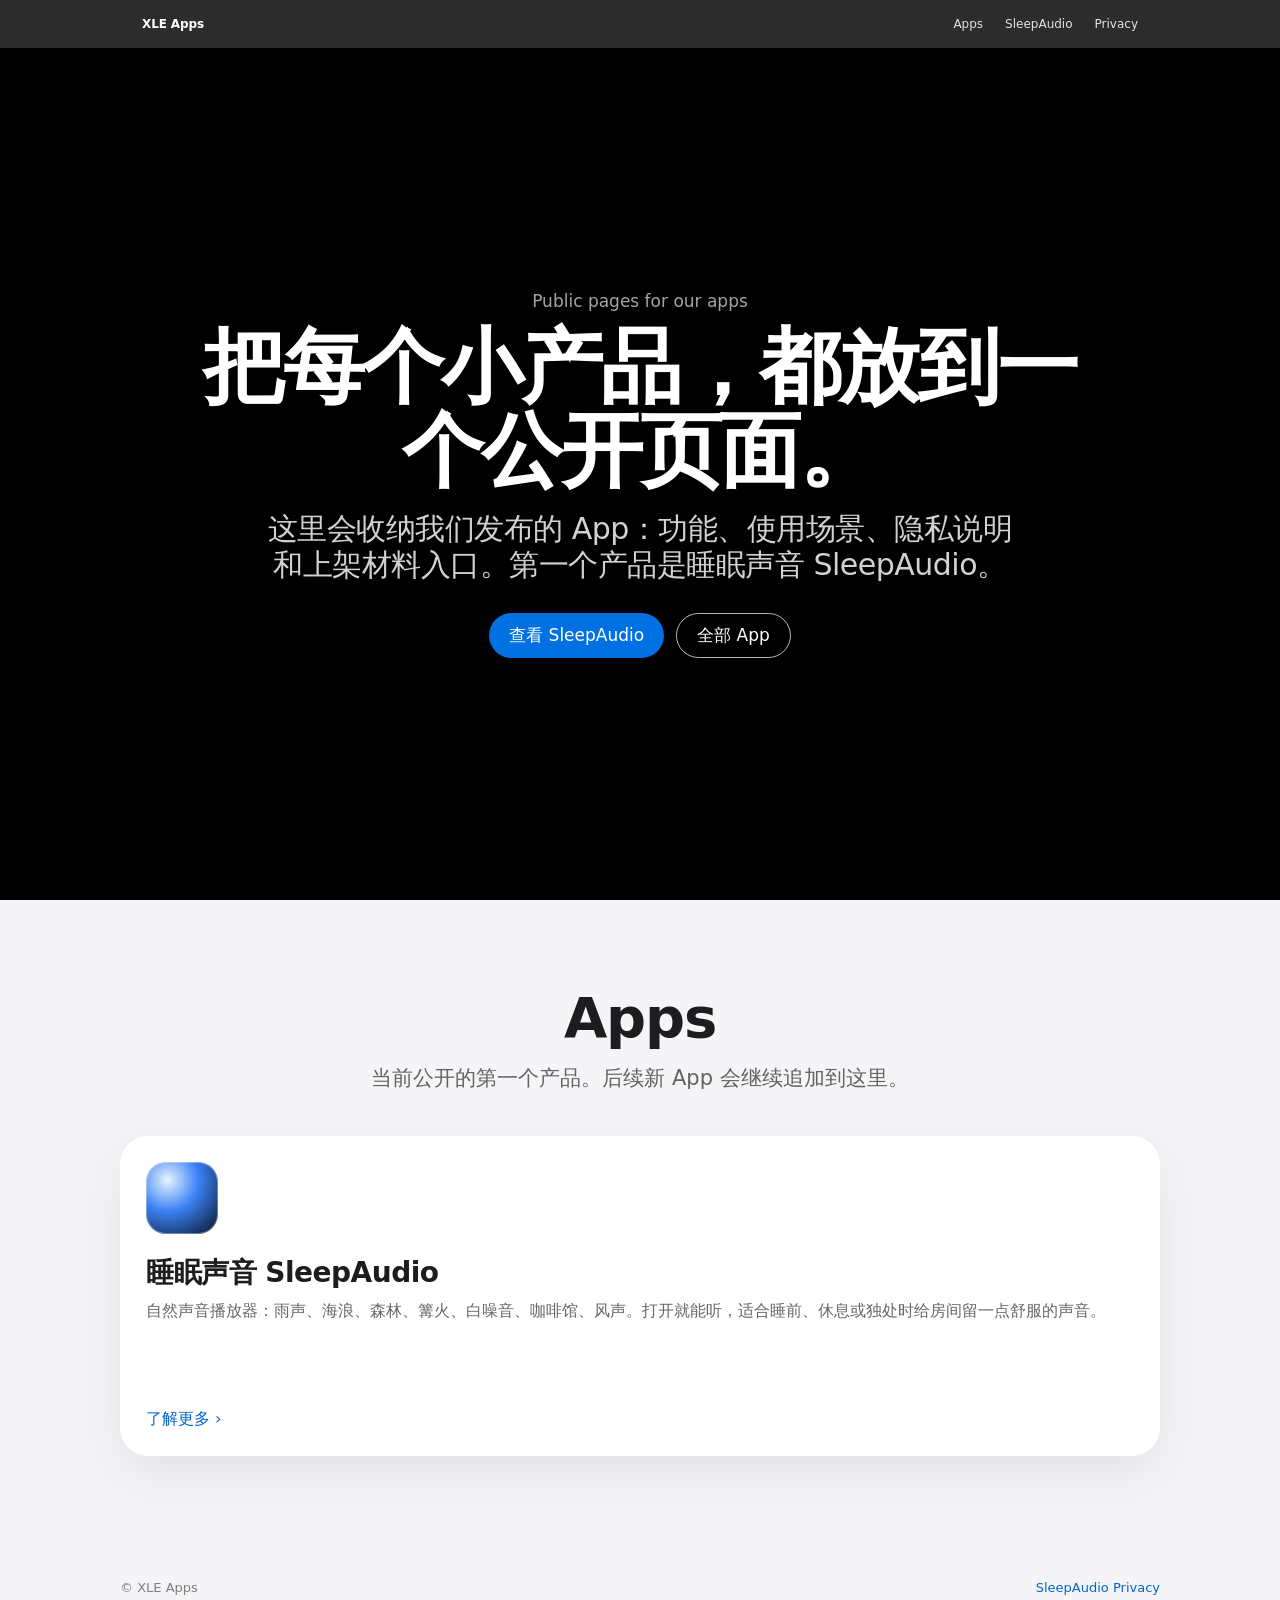
==== index.html @ c009be35 "Publish XLE Apps public pages" ====
<!doctype html>
<html lang="zh-CN">
<head>
  <meta charset="utf-8">
  <meta name="viewport" content="width=device-width, initial-scale=1">
  <title>XLE Apps｜公开产品页</title>
  <meta name="description" content="XLE Apps 的公开产品页面。第一个产品：睡眠声音 SleepAudio，自然声音、睡眠定时、后台播放。">
  <link rel="stylesheet" href="styles.css">
</head>
<body>
  <nav class="nav"><div class="nav-inner"><a class="brand" href="./">XLE Apps</a><div class="nav-links"><a href="#apps">Apps</a><a href="apps/sleepaudio/">SleepAudio</a><a href="privacy/sleepaudio.html">Privacy</a></div></div></nav>
  <main>
    <section class="hero">
      <div class="hero-card">
        <p class="eyebrow">Public pages for our apps</p>
        <h1>把每个小产品，都放到一个公开页面。</h1>
        <p class="lead">这里会收纳我们发布的 App：功能、使用场景、隐私说明和上架材料入口。第一个产品是睡眠声音 SleepAudio。</p>
        <div class="cta-row"><a class="btn primary" href="apps/sleepaudio/">查看 SleepAudio</a><a class="btn secondary" href="#apps">全部 App</a></div>
      </div>
    </section>
    <section class="section" id="apps">
      <div class="container">
        <h2>Apps</h2>
        <p class="section-sub">当前公开的第一个产品。后续新 App 会继续追加到这里。</p>
        <div class="apps-grid">
          <article class="app-card">
            <div>
              <div class="app-icon" aria-hidden="true"></div>
              <h3>睡眠声音 SleepAudio</h3>
              <p>自然声音播放器：雨声、海浪、森林、篝火、白噪音、咖啡馆、风声。打开就能听，适合睡前、休息或独处时给房间留一点舒服的声音。</p>
            </div>
            <a class="link" href="apps/sleepaudio/">了解更多 ›</a>
          </article>
        </div>
      </div>
    </section>
  </main>
  <footer class="footer"><div class="footer-inner"><div>© XLE Apps</div><div><a href="privacy/sleepaudio.html">SleepAudio Privacy</a></div></div></footer>
</body>
</html>
---- styles.css ----
*{box-sizing:border-box}html{scroll-behavior:smooth}body{margin:0;font-family:system-ui,-apple-system,BlinkMacSystemFont,"Segoe UI",sans-serif;background:#f5f5f7;color:#1d1d1f;-webkit-font-smoothing:antialiased}a{color:inherit;text-decoration:none}.nav{position:sticky;top:0;z-index:10;height:48px;background:rgba(0,0,0,.82);backdrop-filter:saturate(180%) blur(20px);color:#fff}.nav-inner{max-width:1040px;margin:0 auto;height:48px;padding:0 22px;display:flex;align-items:center;justify-content:space-between;font-size:12px}.brand{font-weight:600;letter-spacing:-.12px}.nav-links{display:flex;gap:22px;opacity:.86}.nav-links a:hover{opacity:1}.hero{min-height:calc(100vh - 48px);display:grid;place-items:center;padding:72px 22px;text-align:center;background:#000;color:#fff;overflow:hidden}.hero-card{max-width:900px}.eyebrow{font-size:17px;line-height:1.35;color:rgba(255,255,255,.64);margin:0 0 12px}.hero h1{font-size:clamp(44px,8vw,82px);line-height:1.02;letter-spacing:-2.6px;margin:0 0 18px;font-weight:700}.hero p.lead{font-size:clamp(20px,3vw,30px);line-height:1.2;letter-spacing:-.5px;color:rgba(255,255,255,.82);max-width:760px;margin:0 auto 30px}.cta-row{display:flex;gap:12px;justify-content:center;flex-wrap:wrap}.btn{display:inline-flex;align-items:center;justify-content:center;min-height:44px;padding:10px 20px;border-radius:980px;font-size:17px}.btn.primary{background:#0071e3;color:#fff}.btn.secondary{border:1px solid rgba(255,255,255,.7);color:#fff}.section{padding:88px 22px}.container{max-width:1040px;margin:0 auto}.section h2{font-size:clamp(34px,5vw,56px);line-height:1.07;letter-spacing:-1.2px;text-align:center;margin:0 0 16px}.section-sub{font-size:21px;line-height:1.35;color:rgba(29,29,31,.68);text-align:center;max-width:760px;margin:0 auto 44px}.apps-grid{display:grid;grid-template-columns:repeat(auto-fit,minmax(260px,1fr));gap:18px}.app-card{background:#fff;border-radius:28px;padding:26px;min-height:320px;box-shadow:rgba(0,0,0,.08) 0 18px 50px;display:flex;flex-direction:column;justify-content:space-between}.app-icon{width:72px;height:72px;border-radius:20px;background:radial-gradient(circle at 30% 25%,#e8f5ff,#3b82f6 42%,#07111f 100%);box-shadow:inset 0 0 0 1px rgba(255,255,255,.35);margin-bottom:24px}.app-card h3{font-size:28px;line-height:1.1;margin:0 0 10px;letter-spacing:-.5px}.app-card p{font-size:16px;line-height:1.45;color:rgba(29,29,31,.68);margin:0}.link{color:#0066cc;font-size:16px;margin-top:24px;display:inline-block}.dark{background:#000;color:#fff}.dark .section-sub{color:rgba(255,255,255,.68)}.scenes{display:grid;grid-template-columns:repeat(auto-fit,minmax(220px,1fr));gap:14px;margin-top:36px}.scene{background:rgba(255,255,255,.08);border-radius:22px;padding:20px;min-height:138px}.scene strong{display:block;font-size:20px;margin-bottom:10px}.scene span{display:block;font-size:15px;line-height:1.45;color:rgba(255,255,255,.66)}.features{display:grid;grid-template-columns:repeat(auto-fit,minmax(220px,1fr));gap:14px}.feature{background:#fff;border-radius:22px;padding:22px}.feature h3{font-size:21px;line-height:1.15;margin:0 0 10px}.feature p{font-size:15px;line-height:1.45;color:rgba(29,29,31,.68);margin:0}.footer{padding:36px 22px;color:rgba(29,29,31,.55);font-size:13px}.footer-inner{max-width:1040px;margin:0 auto;display:flex;justify-content:space-between;gap:16px;flex-wrap:wrap}.footer a{color:#0066cc}.product-hero{background:linear-gradient(#000 0%,#07111f 100%)}.phone{width:min(300px,72vw);height:610px;border-radius:52px;margin:46px auto 0;background:linear-gradient(180deg,#111827,#020617);box-shadow:rgba(0,0,0,.45) 0 40px 90px,inset 0 0 0 10px #1f2937,inset 0 0 0 12px rgba(255,255,255,.08);padding:58px 28px;color:#fff;text-align:left}.phone .question{font-size:18px;color:rgba(255,255,255,.72);margin-bottom:14px}.phone .scene-title{font-size:42px;font-weight:700;letter-spacing:-1px;margin-bottom:10px}.phone .desc{font-size:15px;line-height:1.45;color:rgba(255,255,255,.62);margin-bottom:28px}.pill-list{display:flex;flex-direction:column;gap:10px}.pill{border-radius:980px;background:rgba(255,255,255,.10);padding:12px 16px;font-size:15px}.legal{max-width:860px;margin:0 auto;background:#fff;border-radius:26px;padding:30px}.legal h1{font-size:40px;letter-spacing:-1px;margin:0 0 14px}.legal h2{font-size:22px;margin-top:28px}.legal p,.legal li{line-height:1.65;color:rgba(29,29,31,.72)}@media(max-width:640px){.nav-links{gap:12px}.hero{padding:56px 18px}.section{padding:64px 18px}.hero h1{letter-spacing:-1.6px}.phone{height:auto;min-height:560px}.footer-inner{display:block}.footer-inner div{margin-bottom:10px}}
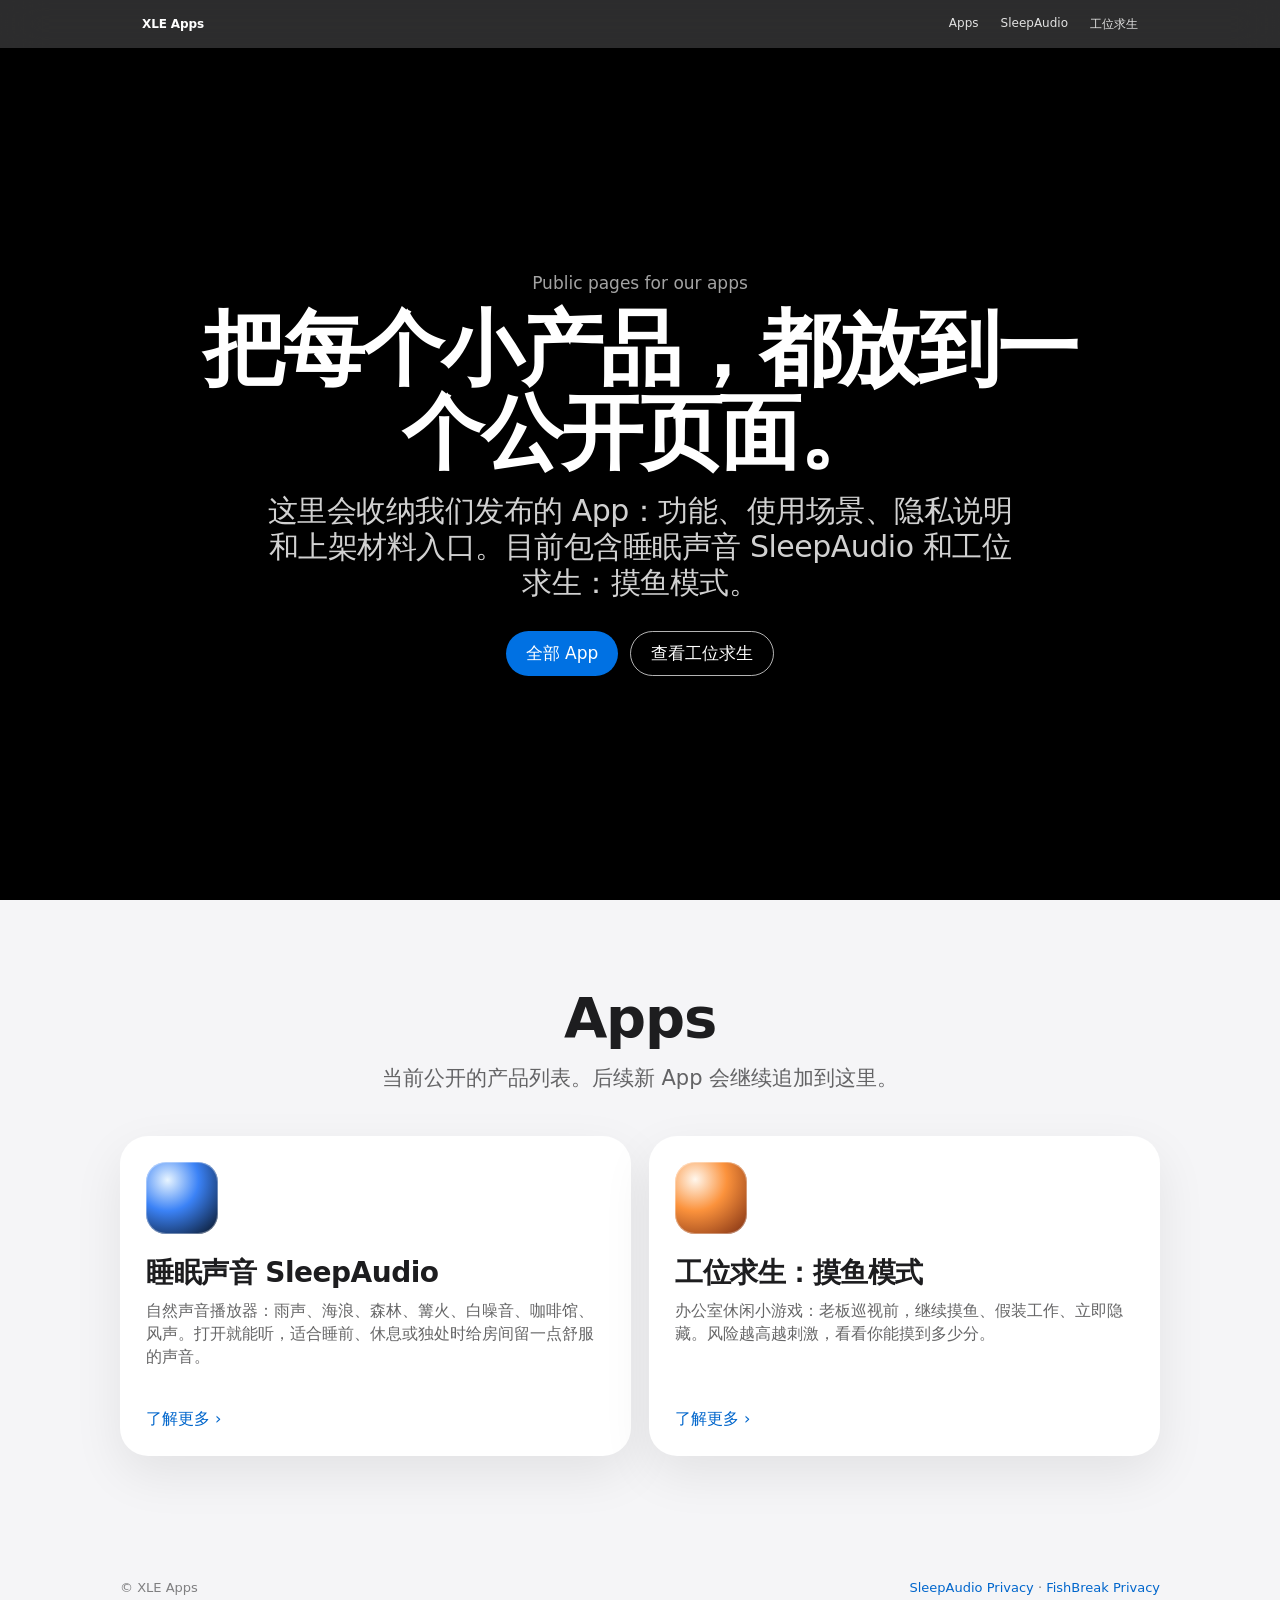
==== commit 784b1ba6: "Add FishBreak public page" ====
--- a/index.html
+++ b/index.html
@@ -4,37 +4,45 @@
   <meta charset="utf-8">
   <meta name="viewport" content="width=device-width, initial-scale=1">
   <title>XLE Apps｜公开产品页</title>
-  <meta name="description" content="XLE Apps 的公开产品页面。第一个产品：睡眠声音 SleepAudio，自然声音、睡眠定时、后台播放。">
+  <meta name="description" content="XLE Apps 的公开产品页面。收录睡眠声音 SleepAudio、工位求生：摸鱼模式等 App 的产品介绍、隐私说明和上架材料入口。">
   <link rel="stylesheet" href="styles.css">
 </head>
 <body>
-  <nav class="nav"><div class="nav-inner"><a class="brand" href="./">XLE Apps</a><div class="nav-links"><a href="#apps">Apps</a><a href="apps/sleepaudio/">SleepAudio</a><a href="privacy/sleepaudio.html">Privacy</a></div></div></nav>
+  <nav class="nav"><div class="nav-inner"><a class="brand" href="./">XLE Apps</a><div class="nav-links"><a href="#apps">Apps</a><a href="apps/sleepaudio/">SleepAudio</a><a href="apps/fishbreak/">工位求生</a></div></div></nav>
   <main>
     <section class="hero">
       <div class="hero-card">
         <p class="eyebrow">Public pages for our apps</p>
         <h1>把每个小产品，都放到一个公开页面。</h1>
-        <p class="lead">这里会收纳我们发布的 App：功能、使用场景、隐私说明和上架材料入口。第一个产品是睡眠声音 SleepAudio。</p>
-        <div class="cta-row"><a class="btn primary" href="apps/sleepaudio/">查看 SleepAudio</a><a class="btn secondary" href="#apps">全部 App</a></div>
+        <p class="lead">这里会收纳我们发布的 App：功能、使用场景、隐私说明和上架材料入口。目前包含睡眠声音 SleepAudio 和工位求生：摸鱼模式。</p>
+        <div class="cta-row"><a class="btn primary" href="#apps">全部 App</a><a class="btn secondary" href="apps/fishbreak/">查看工位求生</a></div>
       </div>
     </section>
     <section class="section" id="apps">
       <div class="container">
         <h2>Apps</h2>
-        <p class="section-sub">当前公开的第一个产品。后续新 App 会继续追加到这里。</p>
+        <p class="section-sub">当前公开的产品列表。后续新 App 会继续追加到这里。</p>
         <div class="apps-grid">
           <article class="app-card">
             <div>
-              <div class="app-icon" aria-hidden="true"></div>
+              <div class="app-icon sleepaudio-icon" aria-hidden="true"></div>
               <h3>睡眠声音 SleepAudio</h3>
               <p>自然声音播放器：雨声、海浪、森林、篝火、白噪音、咖啡馆、风声。打开就能听，适合睡前、休息或独处时给房间留一点舒服的声音。</p>
             </div>
             <a class="link" href="apps/sleepaudio/">了解更多 ›</a>
           </article>
+          <article class="app-card">
+            <div>
+              <div class="app-icon fishbreak-icon" aria-hidden="true"></div>
+              <h3>工位求生：摸鱼模式</h3>
+              <p>办公室休闲小游戏：老板巡视前，继续摸鱼、假装工作、立即隐藏。风险越高越刺激，看看你能摸到多少分。</p>
+            </div>
+            <a class="link" href="apps/fishbreak/">了解更多 ›</a>
+          </article>
         </div>
       </div>
     </section>
   </main>
-  <footer class="footer"><div class="footer-inner"><div>© XLE Apps</div><div><a href="privacy/sleepaudio.html">SleepAudio Privacy</a></div></div></footer>
+  <footer class="footer"><div class="footer-inner"><div>© XLE Apps</div><div><a href="privacy/sleepaudio.html">SleepAudio Privacy</a> · <a href="privacy/fishbreak.html">FishBreak Privacy</a></div></div></footer>
 </body>
 </html>
--- a/styles.css
+++ b/styles.css
@@ -1 +1 @@
-*{box-sizing:border-box}html{scroll-behavior:smooth}body{margin:0;font-family:system-ui,-apple-system,BlinkMacSystemFont,"Segoe UI",sans-serif;background:#f5f5f7;color:#1d1d1f;-webkit-font-smoothing:antialiased}a{color:inherit;text-decoration:none}.nav{position:sticky;top:0;z-index:10;height:48px;background:rgba(0,0,0,.82);backdrop-filter:saturate(180%) blur(20px);color:#fff}.nav-inner{max-width:1040px;margin:0 auto;height:48px;padding:0 22px;display:flex;align-items:center;justify-content:space-between;font-size:12px}.brand{font-weight:600;letter-spacing:-.12px}.nav-links{display:flex;gap:22px;opacity:.86}.nav-links a:hover{opacity:1}.hero{min-height:calc(100vh - 48px);display:grid;place-items:center;padding:72px 22px;text-align:center;background:#000;color:#fff;overflow:hidden}.hero-card{max-width:900px}.eyebrow{font-size:17px;line-height:1.35;color:rgba(255,255,255,.64);margin:0 0 12px}.hero h1{font-size:clamp(44px,8vw,82px);line-height:1.02;letter-spacing:-2.6px;margin:0 0 18px;font-weight:700}.hero p.lead{font-size:clamp(20px,3vw,30px);line-height:1.2;letter-spacing:-.5px;color:rgba(255,255,255,.82);max-width:760px;margin:0 auto 30px}.cta-row{display:flex;gap:12px;justify-content:center;flex-wrap:wrap}.btn{display:inline-flex;align-items:center;justify-content:center;min-height:44px;padding:10px 20px;border-radius:980px;font-size:17px}.btn.primary{background:#0071e3;color:#fff}.btn.secondary{border:1px solid rgba(255,255,255,.7);color:#fff}.section{padding:88px 22px}.container{max-width:1040px;margin:0 auto}.section h2{font-size:clamp(34px,5vw,56px);line-height:1.07;letter-spacing:-1.2px;text-align:center;margin:0 0 16px}.section-sub{font-size:21px;line-height:1.35;color:rgba(29,29,31,.68);text-align:center;max-width:760px;margin:0 auto 44px}.apps-grid{display:grid;grid-template-columns:repeat(auto-fit,minmax(260px,1fr));gap:18px}.app-card{background:#fff;border-radius:28px;padding:26px;min-height:320px;box-shadow:rgba(0,0,0,.08) 0 18px 50px;display:flex;flex-direction:column;justify-content:space-between}.app-icon{width:72px;height:72px;border-radius:20px;background:radial-gradient(circle at 30% 25%,#e8f5ff,#3b82f6 42%,#07111f 100%);box-shadow:inset 0 0 0 1px rgba(255,255,255,.35);margin-bottom:24px}.app-card h3{font-size:28px;line-height:1.1;margin:0 0 10px;letter-spacing:-.5px}.app-card p{font-size:16px;line-height:1.45;color:rgba(29,29,31,.68);margin:0}.link{color:#0066cc;font-size:16px;margin-top:24px;display:inline-block}.dark{background:#000;color:#fff}.dark .section-sub{color:rgba(255,255,255,.68)}.scenes{display:grid;grid-template-columns:repeat(auto-fit,minmax(220px,1fr));gap:14px;margin-top:36px}.scene{background:rgba(255,255,255,.08);border-radius:22px;padding:20px;min-height:138px}.scene strong{display:block;font-size:20px;margin-bottom:10px}.scene span{display:block;font-size:15px;line-height:1.45;color:rgba(255,255,255,.66)}.features{display:grid;grid-template-columns:repeat(auto-fit,minmax(220px,1fr));gap:14px}.feature{background:#fff;border-radius:22px;padding:22px}.feature h3{font-size:21px;line-height:1.15;margin:0 0 10px}.feature p{font-size:15px;line-height:1.45;color:rgba(29,29,31,.68);margin:0}.footer{padding:36px 22px;color:rgba(29,29,31,.55);font-size:13px}.footer-inner{max-width:1040px;margin:0 auto;display:flex;justify-content:space-between;gap:16px;flex-wrap:wrap}.footer a{color:#0066cc}.product-hero{background:linear-gradient(#000 0%,#07111f 100%)}.phone{width:min(300px,72vw);height:610px;border-radius:52px;margin:46px auto 0;background:linear-gradient(180deg,#111827,#020617);box-shadow:rgba(0,0,0,.45) 0 40px 90px,inset 0 0 0 10px #1f2937,inset 0 0 0 12px rgba(255,255,255,.08);padding:58px 28px;color:#fff;text-align:left}.phone .question{font-size:18px;color:rgba(255,255,255,.72);margin-bottom:14px}.phone .scene-title{font-size:42px;font-weight:700;letter-spacing:-1px;margin-bottom:10px}.phone .desc{font-size:15px;line-height:1.45;color:rgba(255,255,255,.62);margin-bottom:28px}.pill-list{display:flex;flex-direction:column;gap:10px}.pill{border-radius:980px;background:rgba(255,255,255,.10);padding:12px 16px;font-size:15px}.legal{max-width:860px;margin:0 auto;background:#fff;border-radius:26px;padding:30px}.legal h1{font-size:40px;letter-spacing:-1px;margin:0 0 14px}.legal h2{font-size:22px;margin-top:28px}.legal p,.legal li{line-height:1.65;color:rgba(29,29,31,.72)}@media(max-width:640px){.nav-links{gap:12px}.hero{padding:56px 18px}.section{padding:64px 18px}.hero h1{letter-spacing:-1.6px}.phone{height:auto;min-height:560px}.footer-inner{display:block}.footer-inner div{margin-bottom:10px}}+*{box-sizing:border-box}html{scroll-behavior:smooth}body{margin:0;font-family:system-ui,-apple-system,BlinkMacSystemFont,"Segoe UI",sans-serif;background:#f5f5f7;color:#1d1d1f;-webkit-font-smoothing:antialiased}a{color:inherit;text-decoration:none}.nav{position:sticky;top:0;z-index:10;height:48px;background:rgba(0,0,0,.82);backdrop-filter:saturate(180%) blur(20px);color:#fff}.nav-inner{max-width:1040px;margin:0 auto;height:48px;padding:0 22px;display:flex;align-items:center;justify-content:space-between;font-size:12px}.brand{font-weight:600;letter-spacing:-.12px}.nav-links{display:flex;gap:22px;opacity:.86}.nav-links a:hover{opacity:1}.hero{min-height:calc(100vh - 48px);display:grid;place-items:center;padding:72px 22px;text-align:center;background:#000;color:#fff;overflow:hidden}.hero-card{max-width:900px}.eyebrow{font-size:17px;line-height:1.35;color:rgba(255,255,255,.64);margin:0 0 12px}.hero h1{font-size:clamp(44px,8vw,82px);line-height:1.02;letter-spacing:-2.6px;margin:0 0 18px;font-weight:700}.hero p.lead{font-size:clamp(20px,3vw,30px);line-height:1.2;letter-spacing:-.5px;color:rgba(255,255,255,.82);max-width:760px;margin:0 auto 30px}.cta-row{display:flex;gap:12px;justify-content:center;flex-wrap:wrap}.btn{display:inline-flex;align-items:center;justify-content:center;min-height:44px;padding:10px 20px;border-radius:980px;font-size:17px}.btn.primary{background:#0071e3;color:#fff}.btn.secondary{border:1px solid rgba(255,255,255,.7);color:#fff}.section{padding:88px 22px}.container{max-width:1040px;margin:0 auto}.section h2{font-size:clamp(34px,5vw,56px);line-height:1.07;letter-spacing:-1.2px;text-align:center;margin:0 0 16px}.section-sub{font-size:21px;line-height:1.35;color:rgba(29,29,31,.68);text-align:center;max-width:760px;margin:0 auto 44px}.apps-grid{display:grid;grid-template-columns:repeat(auto-fit,minmax(260px,1fr));gap:18px}.app-card{background:#fff;border-radius:28px;padding:26px;min-height:320px;box-shadow:rgba(0,0,0,.08) 0 18px 50px;display:flex;flex-direction:column;justify-content:space-between}.app-icon{width:72px;height:72px;border-radius:20px;background:radial-gradient(circle at 30% 25%,#e8f5ff,#3b82f6 42%,#07111f 100%);box-shadow:inset 0 0 0 1px rgba(255,255,255,.35);margin-bottom:24px}.sleepaudio-icon{background:radial-gradient(circle at 30% 25%,#e8f5ff,#3b82f6 42%,#07111f 100%)}.fishbreak-icon{background:radial-gradient(circle at 28% 24%,#fff7ed,#fb923c 42%,#7c2d12 100%)}.app-card h3{font-size:28px;line-height:1.1;margin:0 0 10px;letter-spacing:-.5px}.app-card p{font-size:16px;line-height:1.45;color:rgba(29,29,31,.68);margin:0}.link{color:#0066cc;font-size:16px;margin-top:24px;display:inline-block}.dark{background:#000;color:#fff}.dark .section-sub{color:rgba(255,255,255,.68)}.scenes{display:grid;grid-template-columns:repeat(auto-fit,minmax(220px,1fr));gap:14px;margin-top:36px}.scene{background:rgba(255,255,255,.08);border-radius:22px;padding:20px;min-height:138px}.scene strong{display:block;font-size:20px;margin-bottom:10px}.scene span{display:block;font-size:15px;line-height:1.45;color:rgba(255,255,255,.66)}.features{display:grid;grid-template-columns:repeat(auto-fit,minmax(220px,1fr));gap:14px}.feature{background:#fff;border-radius:22px;padding:22px}.feature h3{font-size:21px;line-height:1.15;margin:0 0 10px}.feature p{font-size:15px;line-height:1.45;color:rgba(29,29,31,.68);margin:0}.footer{padding:36px 22px;color:rgba(29,29,31,.55);font-size:13px}.footer-inner{max-width:1040px;margin:0 auto;display:flex;justify-content:space-between;gap:16px;flex-wrap:wrap}.footer a{color:#0066cc}.product-hero{background:linear-gradient(#000 0%,#07111f 100%)}.phone{width:min(300px,72vw);height:610px;border-radius:52px;margin:46px auto 0;background:linear-gradient(180deg,#111827,#020617);box-shadow:rgba(0,0,0,.45) 0 40px 90px,inset 0 0 0 10px #1f2937,inset 0 0 0 12px rgba(255,255,255,.08);padding:58px 28px;color:#fff;text-align:left}.phone .question{font-size:18px;color:rgba(255,255,255,.72);margin-bottom:14px}.phone .scene-title{font-size:42px;font-weight:700;letter-spacing:-1px;margin-bottom:10px}.phone .desc{font-size:15px;line-height:1.45;color:rgba(255,255,255,.62);margin-bottom:28px}.pill-list{display:flex;flex-direction:column;gap:10px}.pill{border-radius:980px;background:rgba(255,255,255,.10);padding:12px 16px;font-size:15px}.legal{max-width:860px;margin:0 auto;background:#fff;border-radius:26px;padding:30px}.legal h1{font-size:40px;letter-spacing:-1px;margin:0 0 14px}.legal h2{font-size:22px;margin-top:28px}.legal p,.legal li{line-height:1.65;color:rgba(29,29,31,.72)}@media(max-width:640px){.nav-links{gap:12px}.hero{padding:56px 18px}.section{padding:64px 18px}.hero h1{letter-spacing:-1.6px}.phone{height:auto;min-height:560px}.footer-inner{display:block}.footer-inner div{margin-bottom:10px}}.game-hero{background:linear-gradient(180deg,#160b03 0%,#2b1205 58%,#000 100%)}.game-phone{background:linear-gradient(180deg,#2b1205,#111827)}.risk-bar{height:12px;border-radius:99px;background:rgba(255,255,255,.12);overflow:hidden;margin:0 0 24px}.risk-bar span{display:block;height:100%;border-radius:99px;background:linear-gradient(90deg,#facc15,#f97316,#ef4444)}
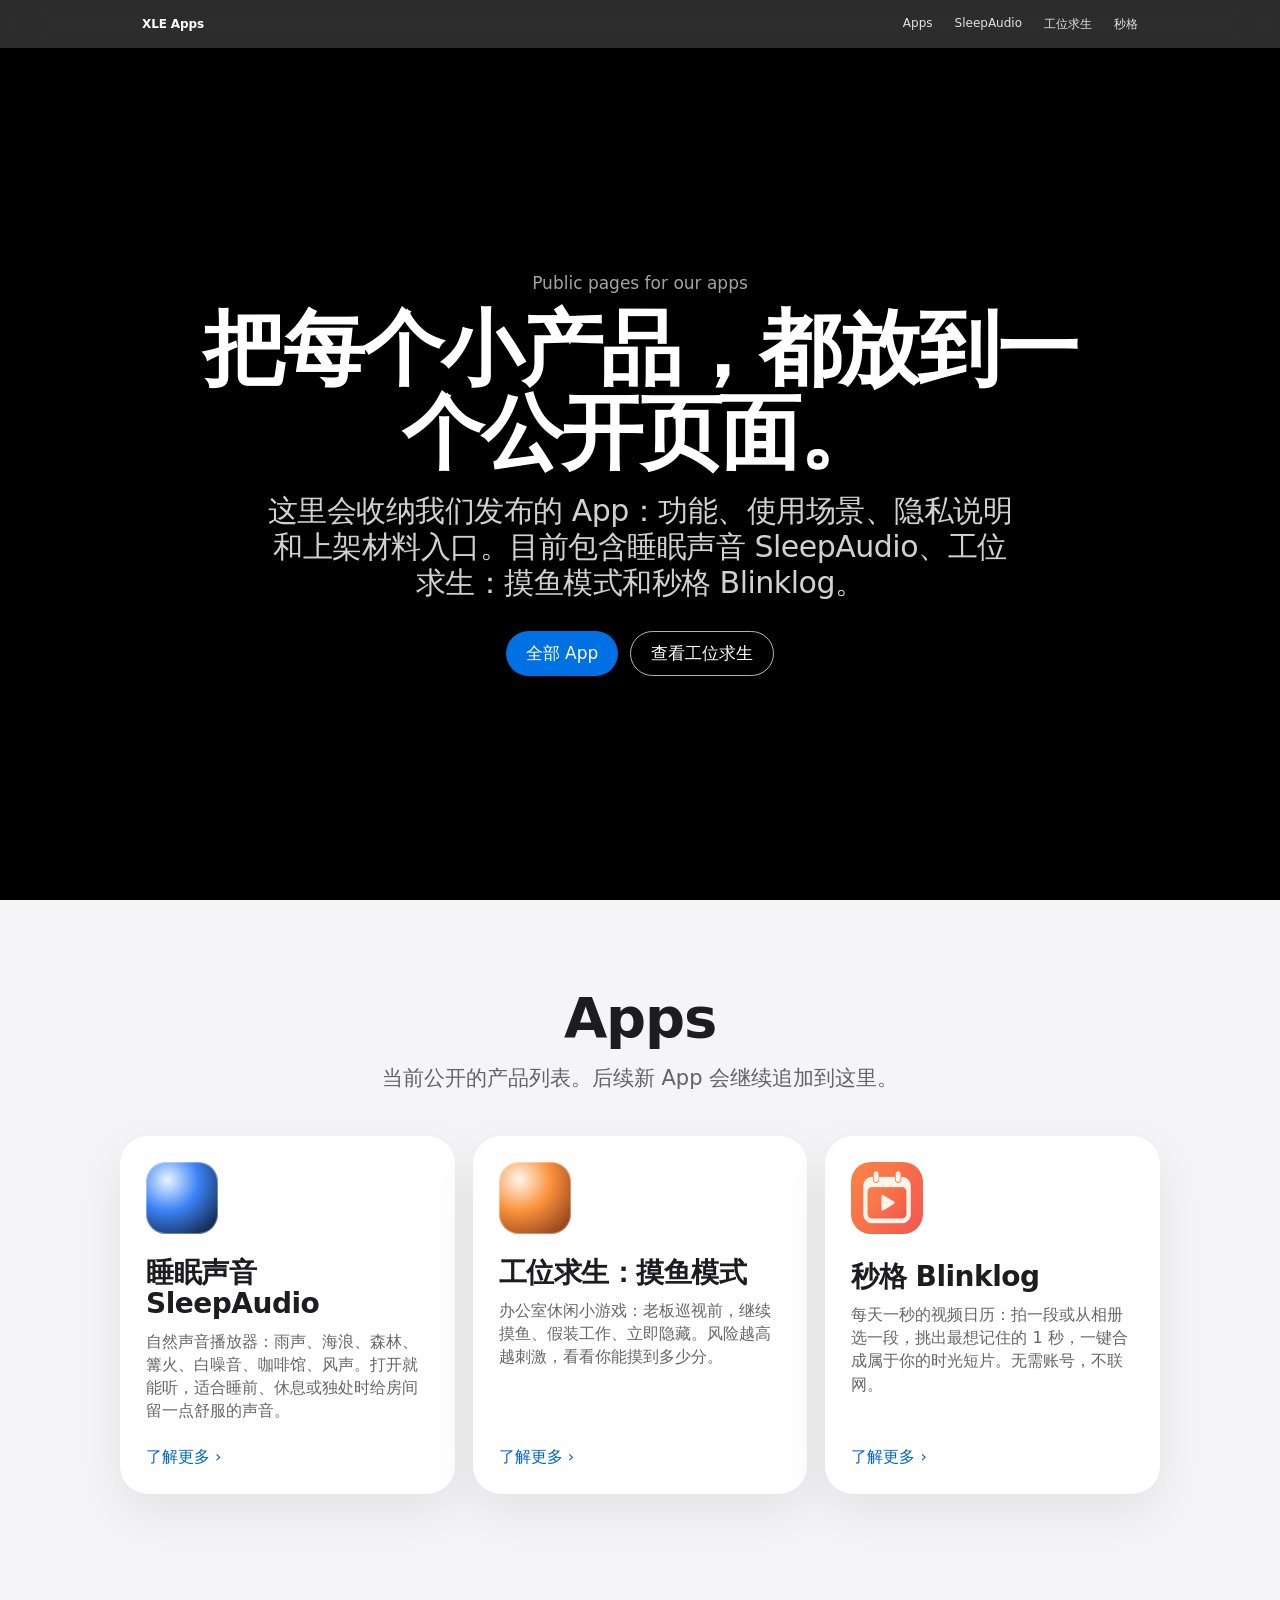
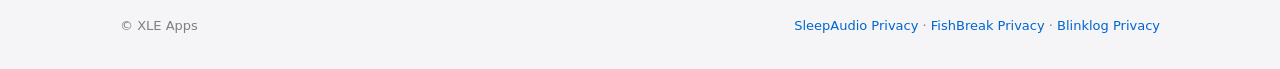
==== commit 76f593e4: "Add Blinklog (秒格) product, support and privacy pages" ====
--- a/index.html
+++ b/index.html
@@ -4,17 +4,17 @@
   <meta charset="utf-8">
   <meta name="viewport" content="width=device-width, initial-scale=1">
   <title>XLE Apps｜公开产品页</title>
-  <meta name="description" content="XLE Apps 的公开产品页面。收录睡眠声音 SleepAudio、工位求生：摸鱼模式等 App 的产品介绍、隐私说明和上架材料入口。">
+  <meta name="description" content="XLE Apps 的公开产品页面。收录睡眠声音 SleepAudio、工位求生：摸鱼模式、秒格 Blinklog 等 App 的产品介绍、隐私说明和上架材料入口。">
   <link rel="stylesheet" href="styles.css">
 </head>
 <body>
-  <nav class="nav"><div class="nav-inner"><a class="brand" href="./">XLE Apps</a><div class="nav-links"><a href="#apps">Apps</a><a href="apps/sleepaudio/">SleepAudio</a><a href="apps/fishbreak/">工位求生</a></div></div></nav>
+  <nav class="nav"><div class="nav-inner"><a class="brand" href="./">XLE Apps</a><div class="nav-links"><a href="#apps">Apps</a><a href="apps/sleepaudio/">SleepAudio</a><a href="apps/fishbreak/">工位求生</a><a href="apps/blinklog/">秒格</a></div></div></nav>
   <main>
     <section class="hero">
       <div class="hero-card">
         <p class="eyebrow">Public pages for our apps</p>
         <h1>把每个小产品，都放到一个公开页面。</h1>
-        <p class="lead">这里会收纳我们发布的 App：功能、使用场景、隐私说明和上架材料入口。目前包含睡眠声音 SleepAudio 和工位求生：摸鱼模式。</p>
+        <p class="lead">这里会收纳我们发布的 App：功能、使用场景、隐私说明和上架材料入口。目前包含睡眠声音 SleepAudio、工位求生：摸鱼模式和秒格 Blinklog。</p>
         <div class="cta-row"><a class="btn primary" href="#apps">全部 App</a><a class="btn secondary" href="apps/fishbreak/">查看工位求生</a></div>
       </div>
     </section>
@@ -39,10 +39,18 @@
             </div>
             <a class="link" href="apps/fishbreak/">了解更多 ›</a>
           </article>
+          <article class="app-card">
+            <div>
+              <img class="app-icon" src="apps/blinklog/icon.png" alt="" aria-hidden="true">
+              <h3>秒格 Blinklog</h3>
+              <p>每天一秒的视频日历：拍一段或从相册选一段，挑出最想记住的 1 秒，一键合成属于你的时光短片。无需账号，不联网。</p>
+            </div>
+            <a class="link" href="apps/blinklog/">了解更多 ›</a>
+          </article>
         </div>
       </div>
     </section>
   </main>
-  <footer class="footer"><div class="footer-inner"><div>© XLE Apps</div><div><a href="privacy/sleepaudio.html">SleepAudio Privacy</a> · <a href="privacy/fishbreak.html">FishBreak Privacy</a></div></div></footer>
+  <footer class="footer"><div class="footer-inner"><div>© XLE Apps</div><div><a href="privacy/sleepaudio.html">SleepAudio Privacy</a> · <a href="privacy/fishbreak.html">FishBreak Privacy</a> · <a href="privacy/blinklog.html">Blinklog Privacy</a></div></div></footer>
 </body>
 </html>
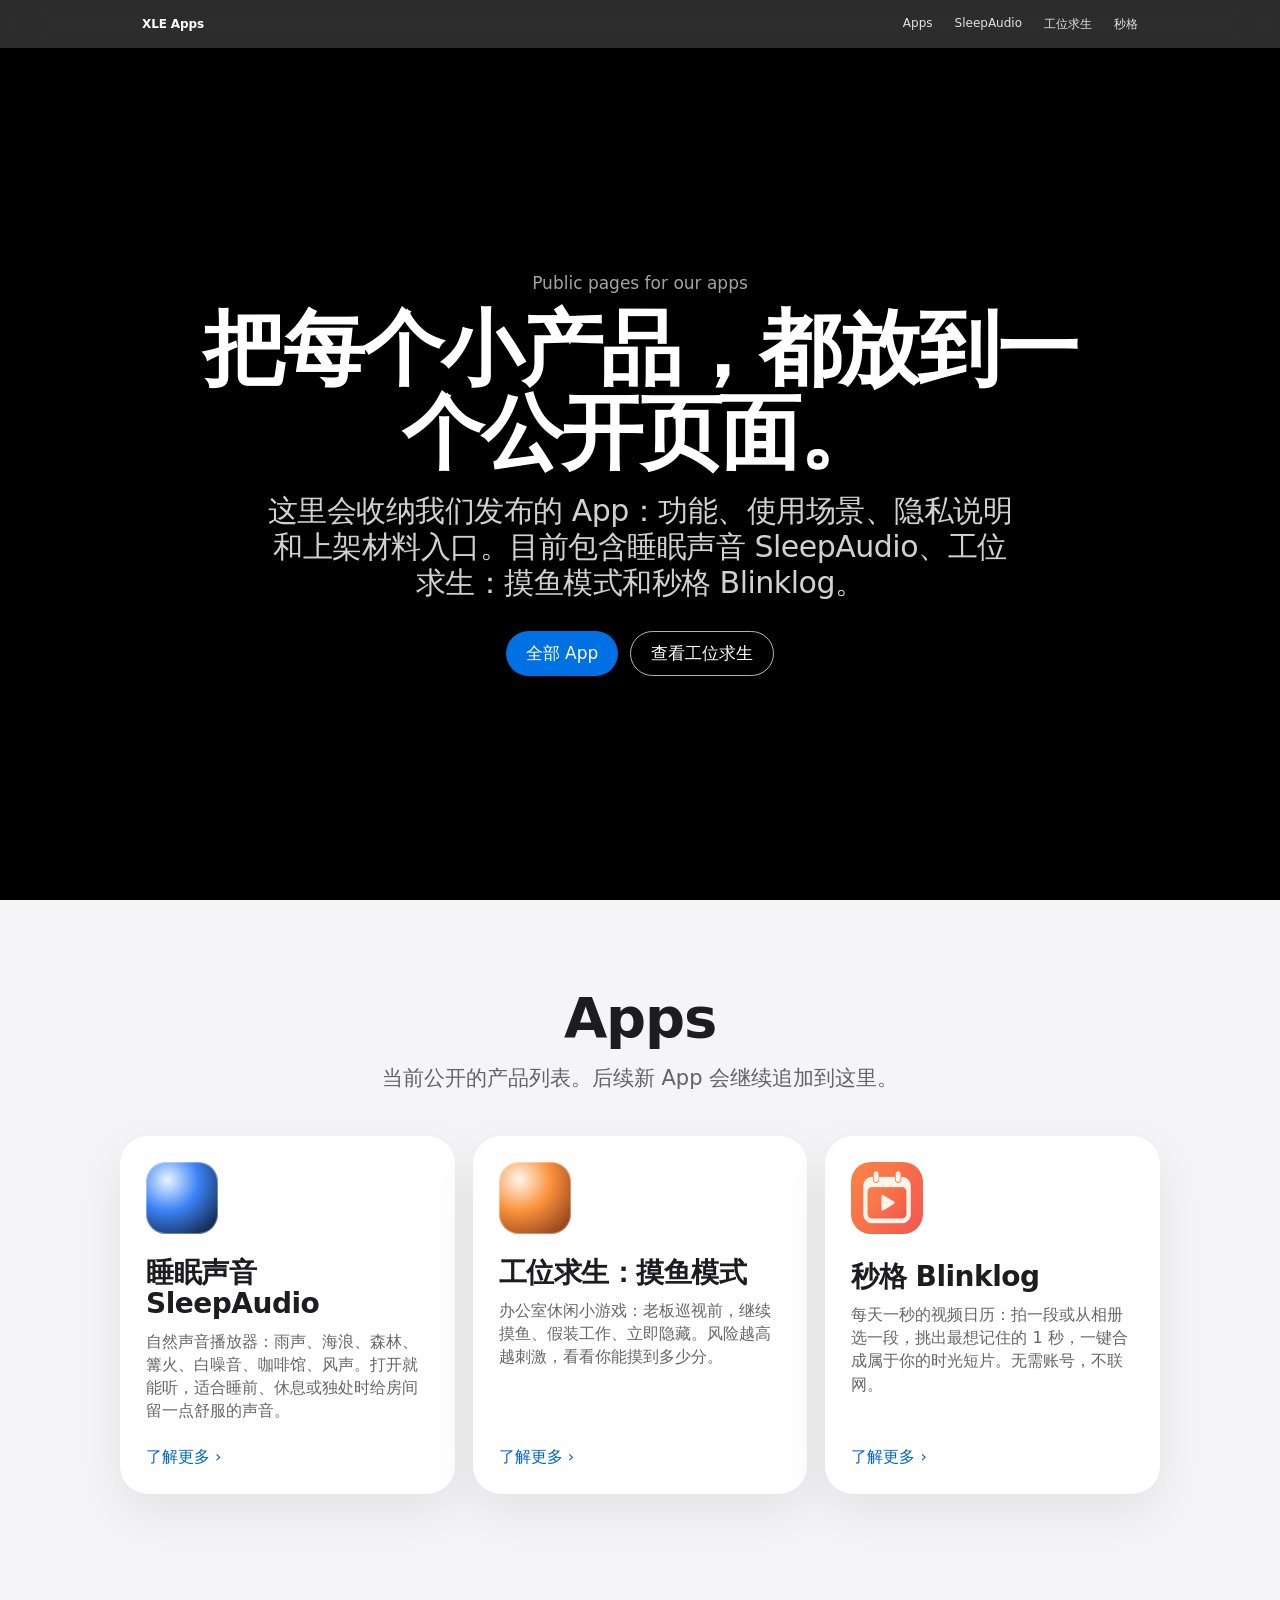
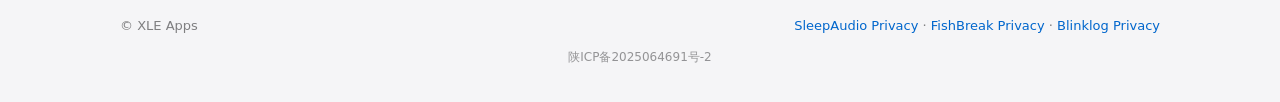
==== commit 3a10991f: "Add ICP filing number to footer" ====
--- a/index.html
+++ b/index.html
@@ -51,6 +51,6 @@
       </div>
     </section>
   </main>
-  <footer class="footer"><div class="footer-inner"><div>© XLE Apps</div><div><a href="privacy/sleepaudio.html">SleepAudio Privacy</a> · <a href="privacy/fishbreak.html">FishBreak Privacy</a> · <a href="privacy/blinklog.html">Blinklog Privacy</a></div></div></footer>
+  <footer class="footer"><div class="footer-inner"><div>© XLE Apps</div><div><a href="privacy/sleepaudio.html">SleepAudio Privacy</a> · <a href="privacy/fishbreak.html">FishBreak Privacy</a> · <a href="privacy/blinklog.html">Blinklog Privacy</a></div></div><p class="beian"><a href="https://beian.miit.gov.cn/" target="_blank" rel="noopener">陕ICP备2025064691号-2</a></p></footer>
 </body>
 </html>
--- a/styles.css
+++ b/styles.css
@@ -1 +1 @@
-*{box-sizing:border-box}html{scroll-behavior:smooth}body{margin:0;font-family:system-ui,-apple-system,BlinkMacSystemFont,"Segoe UI",sans-serif;background:#f5f5f7;color:#1d1d1f;-webkit-font-smoothing:antialiased}a{color:inherit;text-decoration:none}.nav{position:sticky;top:0;z-index:10;height:48px;background:rgba(0,0,0,.82);backdrop-filter:saturate(180%) blur(20px);color:#fff}.nav-inner{max-width:1040px;margin:0 auto;height:48px;padding:0 22px;display:flex;align-items:center;justify-content:space-between;font-size:12px}.brand{font-weight:600;letter-spacing:-.12px}.nav-links{display:flex;gap:22px;opacity:.86}.nav-links a:hover{opacity:1}.hero{min-height:calc(100vh - 48px);display:grid;place-items:center;padding:72px 22px;text-align:center;background:#000;color:#fff;overflow:hidden}.hero-card{max-width:900px}.eyebrow{font-size:17px;line-height:1.35;color:rgba(255,255,255,.64);margin:0 0 12px}.hero h1{font-size:clamp(44px,8vw,82px);line-height:1.02;letter-spacing:-2.6px;margin:0 0 18px;font-weight:700}.hero p.lead{font-size:clamp(20px,3vw,30px);line-height:1.2;letter-spacing:-.5px;color:rgba(255,255,255,.82);max-width:760px;margin:0 auto 30px}.cta-row{display:flex;gap:12px;justify-content:center;flex-wrap:wrap}.btn{display:inline-flex;align-items:center;justify-content:center;min-height:44px;padding:10px 20px;border-radius:980px;font-size:17px}.btn.primary{background:#0071e3;color:#fff}.btn.secondary{border:1px solid rgba(255,255,255,.7);color:#fff}.section{padding:88px 22px}.container{max-width:1040px;margin:0 auto}.section h2{font-size:clamp(34px,5vw,56px);line-height:1.07;letter-spacing:-1.2px;text-align:center;margin:0 0 16px}.section-sub{font-size:21px;line-height:1.35;color:rgba(29,29,31,.68);text-align:center;max-width:760px;margin:0 auto 44px}.apps-grid{display:grid;grid-template-columns:repeat(auto-fit,minmax(260px,1fr));gap:18px}.app-card{background:#fff;border-radius:28px;padding:26px;min-height:320px;box-shadow:rgba(0,0,0,.08) 0 18px 50px;display:flex;flex-direction:column;justify-content:space-between}.app-icon{width:72px;height:72px;border-radius:20px;background:radial-gradient(circle at 30% 25%,#e8f5ff,#3b82f6 42%,#07111f 100%);box-shadow:inset 0 0 0 1px rgba(255,255,255,.35);margin-bottom:24px}.sleepaudio-icon{background:radial-gradient(circle at 30% 25%,#e8f5ff,#3b82f6 42%,#07111f 100%)}.fishbreak-icon{background:radial-gradient(circle at 28% 24%,#fff7ed,#fb923c 42%,#7c2d12 100%)}.app-card h3{font-size:28px;line-height:1.1;margin:0 0 10px;letter-spacing:-.5px}.app-card p{font-size:16px;line-height:1.45;color:rgba(29,29,31,.68);margin:0}.link{color:#0066cc;font-size:16px;margin-top:24px;display:inline-block}.dark{background:#000;color:#fff}.dark .section-sub{color:rgba(255,255,255,.68)}.scenes{display:grid;grid-template-columns:repeat(auto-fit,minmax(220px,1fr));gap:14px;margin-top:36px}.scene{background:rgba(255,255,255,.08);border-radius:22px;padding:20px;min-height:138px}.scene strong{display:block;font-size:20px;margin-bottom:10px}.scene span{display:block;font-size:15px;line-height:1.45;color:rgba(255,255,255,.66)}.features{display:grid;grid-template-columns:repeat(auto-fit,minmax(220px,1fr));gap:14px}.feature{background:#fff;border-radius:22px;padding:22px}.feature h3{font-size:21px;line-height:1.15;margin:0 0 10px}.feature p{font-size:15px;line-height:1.45;color:rgba(29,29,31,.68);margin:0}.footer{padding:36px 22px;color:rgba(29,29,31,.55);font-size:13px}.footer-inner{max-width:1040px;margin:0 auto;display:flex;justify-content:space-between;gap:16px;flex-wrap:wrap}.footer a{color:#0066cc}.product-hero{background:linear-gradient(#000 0%,#07111f 100%)}.phone{width:min(300px,72vw);height:610px;border-radius:52px;margin:46px auto 0;background:linear-gradient(180deg,#111827,#020617);box-shadow:rgba(0,0,0,.45) 0 40px 90px,inset 0 0 0 10px #1f2937,inset 0 0 0 12px rgba(255,255,255,.08);padding:58px 28px;color:#fff;text-align:left}.phone .question{font-size:18px;color:rgba(255,255,255,.72);margin-bottom:14px}.phone .scene-title{font-size:42px;font-weight:700;letter-spacing:-1px;margin-bottom:10px}.phone .desc{font-size:15px;line-height:1.45;color:rgba(255,255,255,.62);margin-bottom:28px}.pill-list{display:flex;flex-direction:column;gap:10px}.pill{border-radius:980px;background:rgba(255,255,255,.10);padding:12px 16px;font-size:15px}.legal{max-width:860px;margin:0 auto;background:#fff;border-radius:26px;padding:30px}.legal h1{font-size:40px;letter-spacing:-1px;margin:0 0 14px}.legal h2{font-size:22px;margin-top:28px}.legal p,.legal li{line-height:1.65;color:rgba(29,29,31,.72)}@media(max-width:640px){.nav-links{gap:12px}.hero{padding:56px 18px}.section{padding:64px 18px}.hero h1{letter-spacing:-1.6px}.phone{height:auto;min-height:560px}.footer-inner{display:block}.footer-inner div{margin-bottom:10px}}.game-hero{background:linear-gradient(180deg,#160b03 0%,#2b1205 58%,#000 100%)}.game-phone{background:linear-gradient(180deg,#2b1205,#111827)}.risk-bar{height:12px;border-radius:99px;background:rgba(255,255,255,.12);overflow:hidden;margin:0 0 24px}.risk-bar span{display:block;height:100%;border-radius:99px;background:linear-gradient(90deg,#facc15,#f97316,#ef4444)}
+*{box-sizing:border-box}html{scroll-behavior:smooth}body{margin:0;font-family:system-ui,-apple-system,BlinkMacSystemFont,"Segoe UI",sans-serif;background:#f5f5f7;color:#1d1d1f;-webkit-font-smoothing:antialiased}a{color:inherit;text-decoration:none}.nav{position:sticky;top:0;z-index:10;height:48px;background:rgba(0,0,0,.82);backdrop-filter:saturate(180%) blur(20px);color:#fff}.nav-inner{max-width:1040px;margin:0 auto;height:48px;padding:0 22px;display:flex;align-items:center;justify-content:space-between;font-size:12px}.brand{font-weight:600;letter-spacing:-.12px}.nav-links{display:flex;gap:22px;opacity:.86}.nav-links a:hover{opacity:1}.hero{min-height:calc(100vh - 48px);display:grid;place-items:center;padding:72px 22px;text-align:center;background:#000;color:#fff;overflow:hidden}.hero-card{max-width:900px}.eyebrow{font-size:17px;line-height:1.35;color:rgba(255,255,255,.64);margin:0 0 12px}.hero h1{font-size:clamp(44px,8vw,82px);line-height:1.02;letter-spacing:-2.6px;margin:0 0 18px;font-weight:700}.hero p.lead{font-size:clamp(20px,3vw,30px);line-height:1.2;letter-spacing:-.5px;color:rgba(255,255,255,.82);max-width:760px;margin:0 auto 30px}.cta-row{display:flex;gap:12px;justify-content:center;flex-wrap:wrap}.btn{display:inline-flex;align-items:center;justify-content:center;min-height:44px;padding:10px 20px;border-radius:980px;font-size:17px}.btn.primary{background:#0071e3;color:#fff}.btn.secondary{border:1px solid rgba(255,255,255,.7);color:#fff}.section{padding:88px 22px}.container{max-width:1040px;margin:0 auto}.section h2{font-size:clamp(34px,5vw,56px);line-height:1.07;letter-spacing:-1.2px;text-align:center;margin:0 0 16px}.section-sub{font-size:21px;line-height:1.35;color:rgba(29,29,31,.68);text-align:center;max-width:760px;margin:0 auto 44px}.apps-grid{display:grid;grid-template-columns:repeat(auto-fit,minmax(260px,1fr));gap:18px}.app-card{background:#fff;border-radius:28px;padding:26px;min-height:320px;box-shadow:rgba(0,0,0,.08) 0 18px 50px;display:flex;flex-direction:column;justify-content:space-between}.app-icon{width:72px;height:72px;border-radius:20px;background:radial-gradient(circle at 30% 25%,#e8f5ff,#3b82f6 42%,#07111f 100%);box-shadow:inset 0 0 0 1px rgba(255,255,255,.35);margin-bottom:24px}.sleepaudio-icon{background:radial-gradient(circle at 30% 25%,#e8f5ff,#3b82f6 42%,#07111f 100%)}.fishbreak-icon{background:radial-gradient(circle at 28% 24%,#fff7ed,#fb923c 42%,#7c2d12 100%)}.app-card h3{font-size:28px;line-height:1.1;margin:0 0 10px;letter-spacing:-.5px}.app-card p{font-size:16px;line-height:1.45;color:rgba(29,29,31,.68);margin:0}.link{color:#0066cc;font-size:16px;margin-top:24px;display:inline-block}.dark{background:#000;color:#fff}.dark .section-sub{color:rgba(255,255,255,.68)}.scenes{display:grid;grid-template-columns:repeat(auto-fit,minmax(220px,1fr));gap:14px;margin-top:36px}.scene{background:rgba(255,255,255,.08);border-radius:22px;padding:20px;min-height:138px}.scene strong{display:block;font-size:20px;margin-bottom:10px}.scene span{display:block;font-size:15px;line-height:1.45;color:rgba(255,255,255,.66)}.features{display:grid;grid-template-columns:repeat(auto-fit,minmax(220px,1fr));gap:14px}.feature{background:#fff;border-radius:22px;padding:22px}.feature h3{font-size:21px;line-height:1.15;margin:0 0 10px}.feature p{font-size:15px;line-height:1.45;color:rgba(29,29,31,.68);margin:0}.footer{padding:36px 22px;color:rgba(29,29,31,.55);font-size:13px}.footer-inner{max-width:1040px;margin:0 auto;display:flex;justify-content:space-between;gap:16px;flex-wrap:wrap}.footer a{color:#0066cc}.beian{text-align:center;margin:16px 0 0;font-size:12px;color:rgba(29,29,31,.45)}.beian a{color:inherit}.product-hero{background:linear-gradient(#000 0%,#07111f 100%)}.phone{width:min(300px,72vw);height:610px;border-radius:52px;margin:46px auto 0;background:linear-gradient(180deg,#111827,#020617);box-shadow:rgba(0,0,0,.45) 0 40px 90px,inset 0 0 0 10px #1f2937,inset 0 0 0 12px rgba(255,255,255,.08);padding:58px 28px;color:#fff;text-align:left}.phone .question{font-size:18px;color:rgba(255,255,255,.72);margin-bottom:14px}.phone .scene-title{font-size:42px;font-weight:700;letter-spacing:-1px;margin-bottom:10px}.phone .desc{font-size:15px;line-height:1.45;color:rgba(255,255,255,.62);margin-bottom:28px}.pill-list{display:flex;flex-direction:column;gap:10px}.pill{border-radius:980px;background:rgba(255,255,255,.10);padding:12px 16px;font-size:15px}.legal{max-width:860px;margin:0 auto;background:#fff;border-radius:26px;padding:30px}.legal h1{font-size:40px;letter-spacing:-1px;margin:0 0 14px}.legal h2{font-size:22px;margin-top:28px}.legal p,.legal li{line-height:1.65;color:rgba(29,29,31,.72)}@media(max-width:640px){.nav-links{gap:12px}.hero{padding:56px 18px}.section{padding:64px 18px}.hero h1{letter-spacing:-1.6px}.phone{height:auto;min-height:560px}.footer-inner{display:block}.footer-inner div{margin-bottom:10px}}.game-hero{background:linear-gradient(180deg,#160b03 0%,#2b1205 58%,#000 100%)}.game-phone{background:linear-gradient(180deg,#2b1205,#111827)}.risk-bar{height:12px;border-radius:99px;background:rgba(255,255,255,.12);overflow:hidden;margin:0 0 24px}.risk-bar span{display:block;height:100%;border-radius:99px;background:linear-gradient(90deg,#facc15,#f97316,#ef4444)}
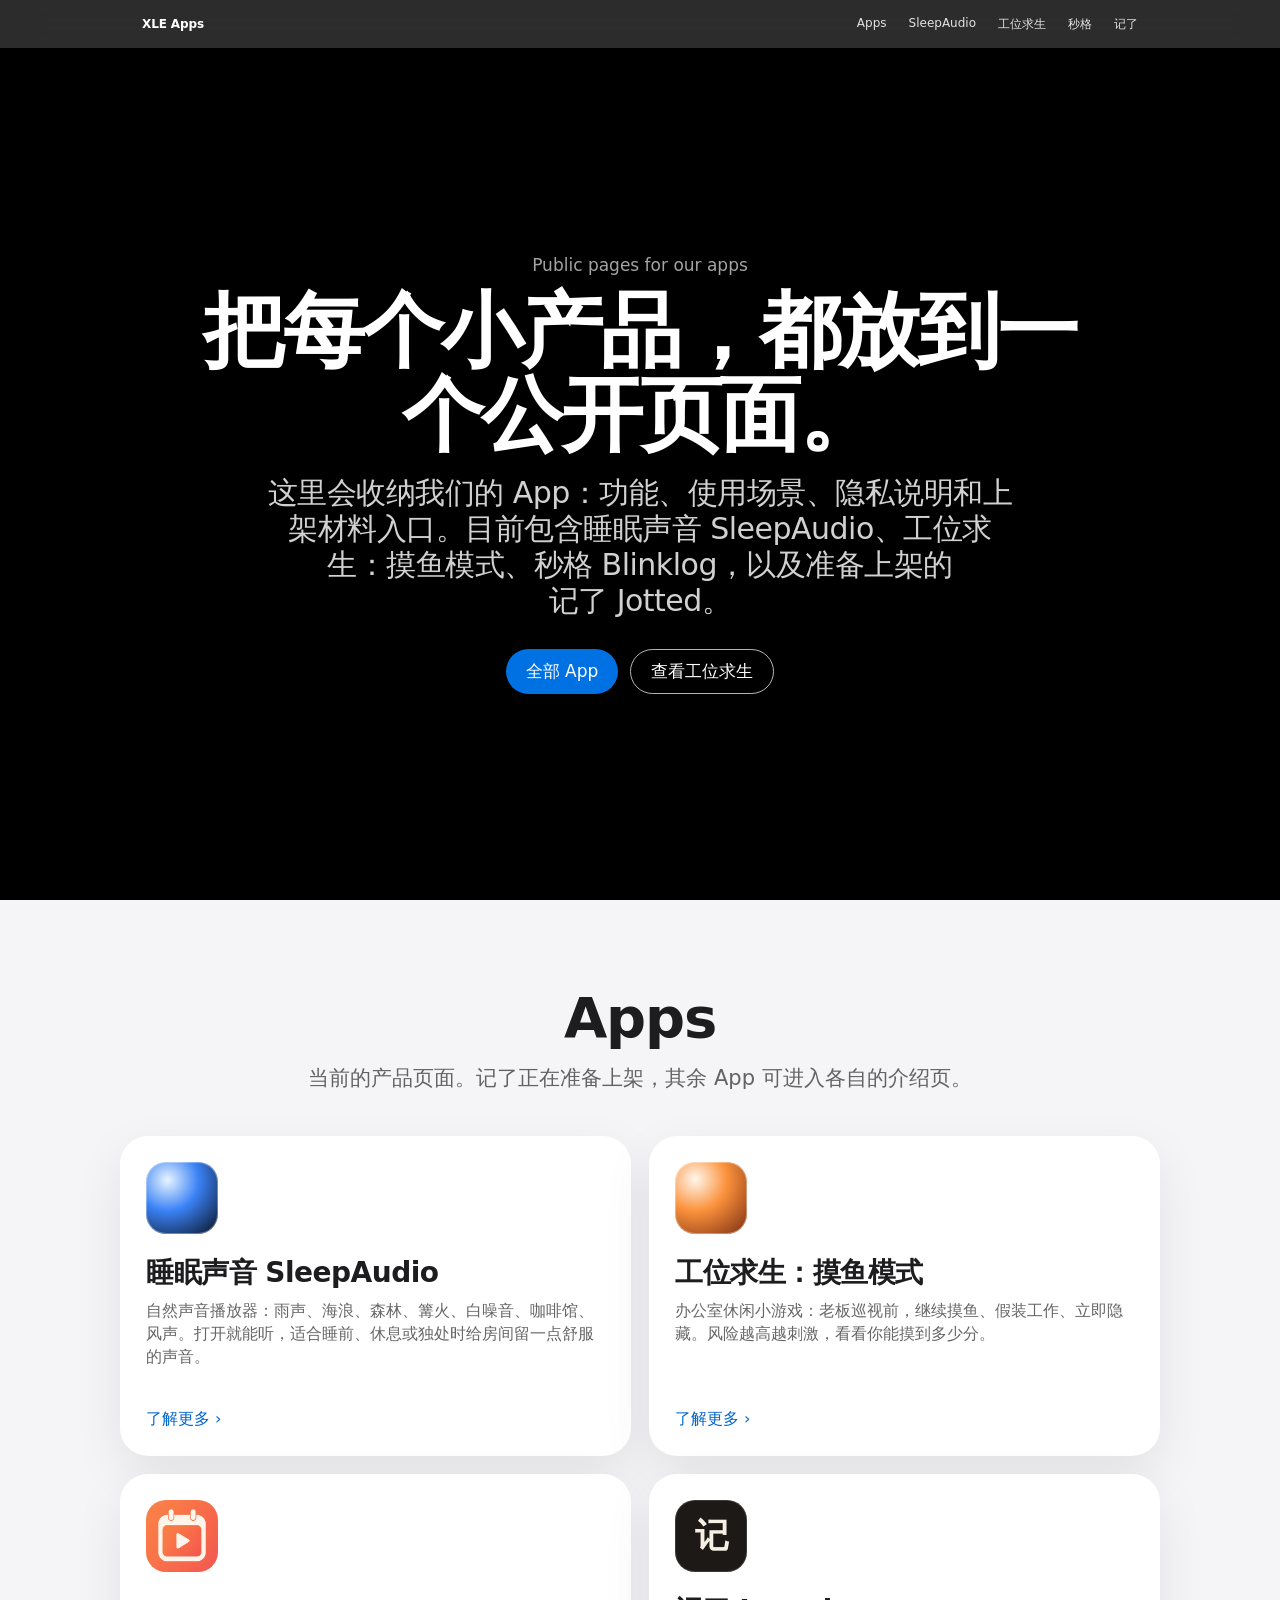
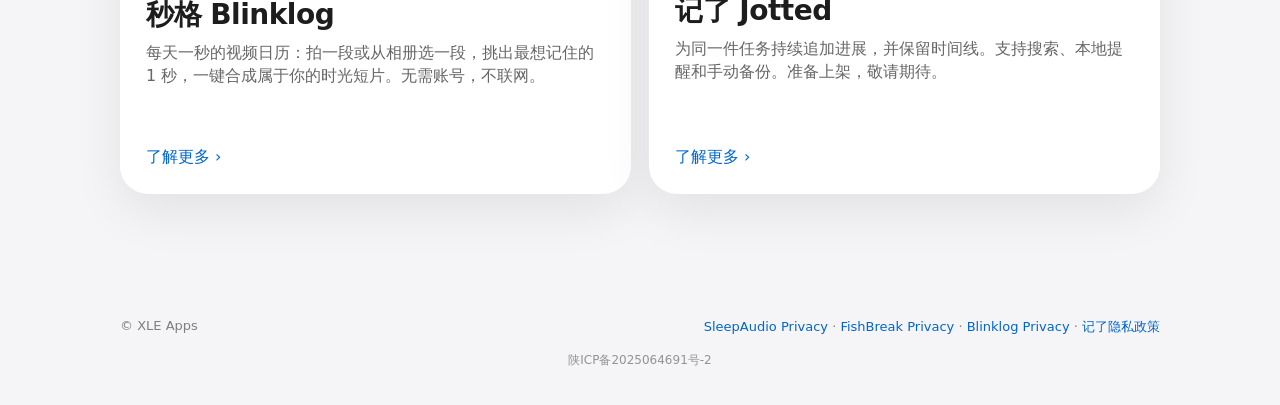
==== commit 75096c93: "Add 记了 Jotted product and support preview page Add /apps/jotted/ and a homepage entry that links to " ====
--- a/index.html
+++ b/index.html
@@ -4,24 +4,34 @@
   <meta charset="utf-8">
   <meta name="viewport" content="width=device-width, initial-scale=1">
   <title>XLE Apps｜公开产品页</title>
-  <meta name="description" content="XLE Apps 的公开产品页面。收录睡眠声音 SleepAudio、工位求生：摸鱼模式、秒格 Blinklog 等 App 的产品介绍、隐私说明和上架材料入口。">
+  <meta name="description" content="XLE Apps 的公开产品页面。收录睡眠声音 SleepAudio、工位求生：摸鱼模式、秒格 Blinklog，以及准备上架的记了 Jotted。">
   <link rel="stylesheet" href="styles.css">
+  <style>
+    .app-icon.jotted-mark{display:grid;place-items:center;background:#1c1917;color:#f6efe4;font-size:34px;font-weight:600;letter-spacing:-1px;box-shadow:inset 0 0 0 1px rgba(255,255,255,.14)}
+    .name{white-space:nowrap}
+    @media(min-width:960px){.apps-grid{grid-template-columns:1fr 1fr}}
+    @media(max-width:720px){
+      .nav{height:auto}
+      .nav-inner{height:auto;min-height:48px;flex-wrap:wrap;align-items:flex-start;padding:10px 16px;gap:8px}
+      .nav-links{width:100%;flex-wrap:wrap;justify-content:flex-start;gap:8px 14px}
+    }
+  </style>
 </head>
 <body>
-  <nav class="nav"><div class="nav-inner"><a class="brand" href="./">XLE Apps</a><div class="nav-links"><a href="#apps">Apps</a><a href="apps/sleepaudio/">SleepAudio</a><a href="apps/fishbreak/">工位求生</a><a href="apps/blinklog/">秒格</a></div></div></nav>
+  <nav class="nav"><div class="nav-inner"><a class="brand" href="./">XLE Apps</a><div class="nav-links"><a href="#apps">Apps</a><a href="apps/sleepaudio/">SleepAudio</a><a href="apps/fishbreak/">工位求生</a><a href="apps/blinklog/">秒格</a><a href="apps/jotted/">记了</a></div></div></nav>
   <main>
     <section class="hero">
       <div class="hero-card">
         <p class="eyebrow">Public pages for our apps</p>
         <h1>把每个小产品，都放到一个公开页面。</h1>
-        <p class="lead">这里会收纳我们发布的 App：功能、使用场景、隐私说明和上架材料入口。目前包含睡眠声音 SleepAudio、工位求生：摸鱼模式和秒格 Blinklog。</p>
+        <p class="lead">这里会收纳我们的 App：功能、使用场景、隐私说明和上架材料入口。目前包含睡眠声音 SleepAudio、工位求生：摸鱼模式、秒格 Blinklog，以及准备上架的<span class="name">记了 Jotted</span>。</p>
         <div class="cta-row"><a class="btn primary" href="#apps">全部 App</a><a class="btn secondary" href="apps/fishbreak/">查看工位求生</a></div>
       </div>
     </section>
     <section class="section" id="apps">
       <div class="container">
         <h2>Apps</h2>
-        <p class="section-sub">当前公开的产品列表。后续新 App 会继续追加到这里。</p>
+        <p class="section-sub">当前的产品页面。记了正在准备上架，其余 App 可进入各自的介绍页。</p>
         <div class="apps-grid">
           <article class="app-card">
             <div>
@@ -47,10 +57,18 @@
             </div>
             <a class="link" href="apps/blinklog/">了解更多 ›</a>
           </article>
+          <article class="app-card">
+            <div>
+              <div class="app-icon jotted-mark" aria-hidden="true">记</div>
+              <h3>记了 Jotted</h3>
+              <p>为同一件任务持续追加进展，并保留时间线。支持搜索、本地提醒和手动备份。准备上架，敬请期待。</p>
+            </div>
+            <a class="link" href="apps/jotted/">了解更多 ›</a>
+          </article>
         </div>
       </div>
     </section>
   </main>
-  <footer class="footer"><div class="footer-inner"><div>© XLE Apps</div><div><a href="privacy/sleepaudio.html">SleepAudio Privacy</a> · <a href="privacy/fishbreak.html">FishBreak Privacy</a> · <a href="privacy/blinklog.html">Blinklog Privacy</a></div></div><p class="beian"><a href="https://beian.miit.gov.cn/" target="_blank" rel="noopener">陕ICP备2025064691号-2</a></p></footer>
+  <footer class="footer"><div class="footer-inner"><div>© XLE Apps</div><div><a href="privacy/sleepaudio.html">SleepAudio Privacy</a> · <a href="privacy/fishbreak.html">FishBreak Privacy</a> · <a href="privacy/blinklog.html">Blinklog Privacy</a> · <a href="https://archy.top/privacy/jotted.html">记了隐私政策</a></div></div><p class="beian"><a href="https://beian.miit.gov.cn/" target="_blank" rel="noopener">陕ICP备2025064691号-2</a></p></footer>
 </body>
 </html>
